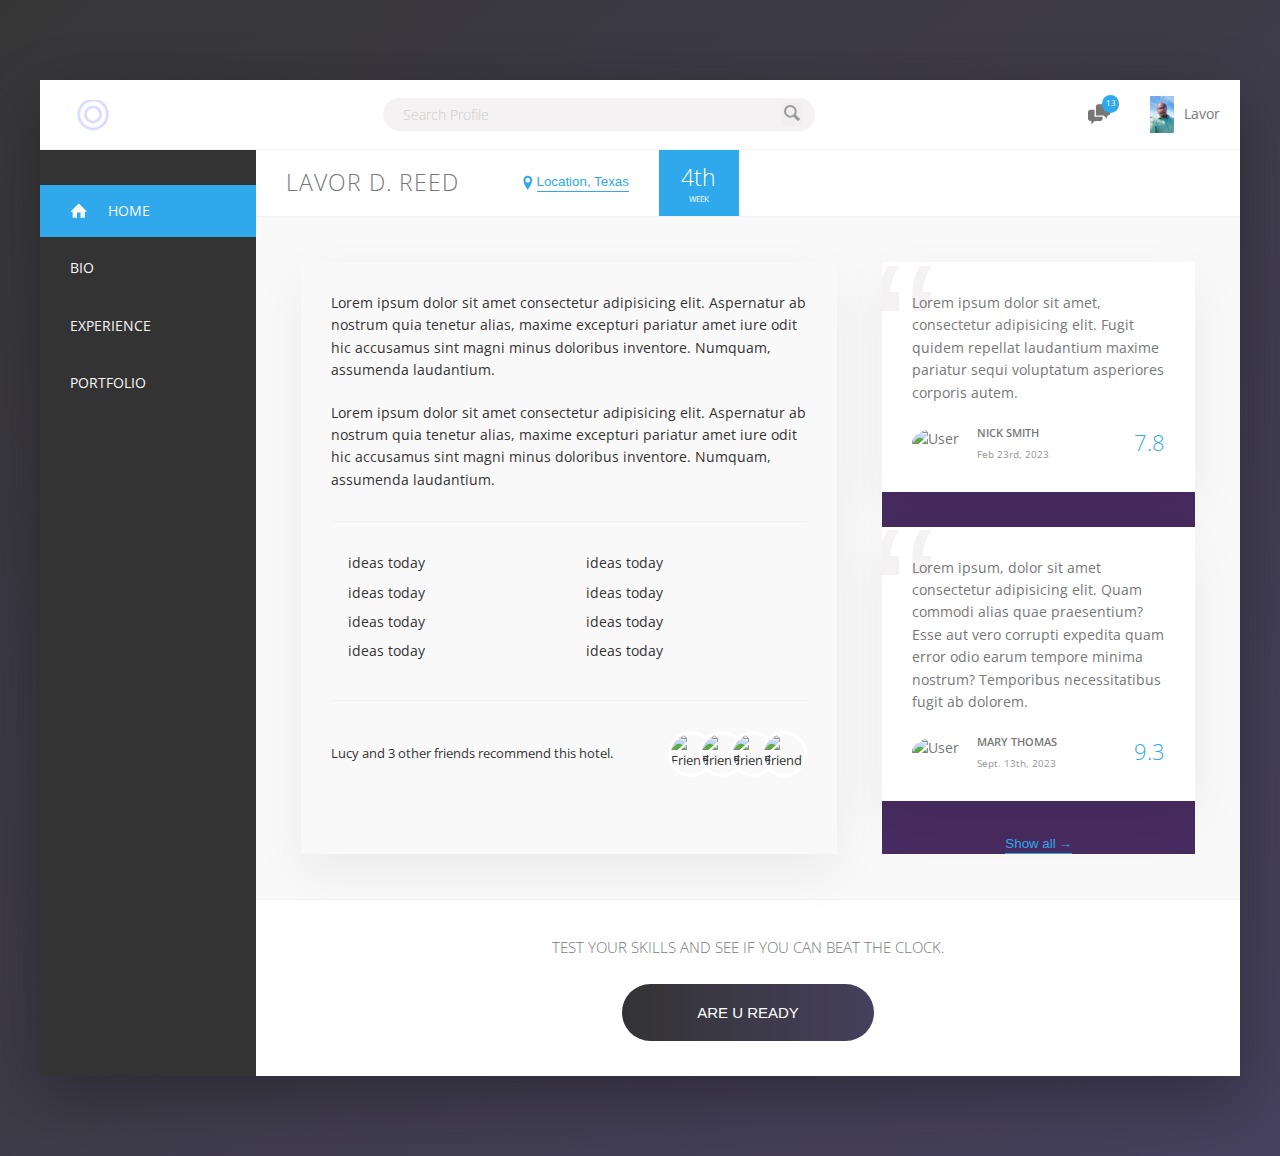
==== index.html @ 5f2a09d0 "testing push of code" ====
<!DOCTYPE html>
<html lang="en">
  <head>
    <meta charset="UTF-8" />
    <meta name="viewport" content="width=device-width, initial-scale=1.0" />

    <link
      href="https://fonts.googleapis.com/css?family=Open+Sans:300,400,600"
      rel="stylesheet"
    />
    <link rel="stylesheet" href="style/test.css" />
    <link rel="shortcut icon" type="image/png" href="img/favicon.png" />

    <title>home</title>
  </head>
  <body>
    <div class="container">
      <header class="header">
        <img src="img/logo.png" alt="Profile logo" class="logo" />
        <form action="#" class="search">
          <input
            type="text"
            class="search__input"
            placeholder="Search Profile"
          />
          <button class="search__button">
            <svg class="search__icon">
              <use xlink:href="img/sprite.svg#icon-magnifying-glass"></use>
            </svg>
          </button>
        </form>
        <nav class="user-nav">
          <div class="user-nav__icon-box">
            <svg class="user-nav__icon">
              <use xlink:href="img/sprite.svg#icon-chat"></use>
            </svg>
            <span class="user-nav__notification">13</span>
          </div>
          <div class="user-nav__user">
            <img
              src="img/user.jpg"
              alt="User photo"
              class="user-nav__user-photo"
            />
            <span class="user-nav__user-name">Lavor</span>
          </div>
        </nav>
      </header>
      <!--/nav and body/-->
      <div class="content">
        <nav class="sidebar">
          <ul class="side-nav">
            <!-- // -->
            <li class="side-nav__item side-nav__item--active">
              <a href="#" class="side-nav__link">
                <svg class="side-nav__icon">
                  <use xlink:href="img/sprite.svg#icon-home"></use>
                </svg>
                <span>Home</span>
              </a>
            </li>
            <!-- // -->
            <li class="side-nav__item">
              <a href="bio_page.html" class="side-nav__link">
                <span>Bio</span>
              </a>
            </li>
            <!-- // -->
            <li class="side-nav__item">
              <a href="experience.html" class="side-nav__link">
                <span>Experience</span>
              </a>
            </li>
            <!-- // -->
            <li class="side-nav__item">
              <a href="portfolio.html" class="side-nav__link">
                <span>Portfolio</span>
              </a>
            </li>
            <!-- // -->
          </ul>
          <!-- <div class="legal">legal</div> -->
        </nav>
        <!-- // -->
        <main class="hotel-view">
          <div class="overview">
            <h1 class="overview__heading">Lavor D. Reed</h1>

            <div class="overview__location">
              <svg class="overview__icon-location">
                <use xlink:href="img/sprite.svg#icon-location-pin"></use>
              </svg>
              <button class="btn-inline">Location, Texas</button>
              <!-- // -->
            </div>
            <!-- // -->
            <div class="overview__rating">
              <div class="overview__rating-average">4th</div>
              <div class="overview__rating-count">week</div>
            </div>
            <!--  -->
          </div>
          <!-- /--------------------------/ -->
          <div class="detail">
            <div class="description">
              <p class="paragraph">
                Lorem ipsum dolor sit amet consectetur adipisicing elit.
                Aspernatur ab nostrum quia tenetur alias, maxime excepturi
                pariatur amet iure odit hic accusamus sint magni minus doloribus
                inventore. Numquam, assumenda laudantium.
              </p>
              <p class="paragraph">
                Lorem ipsum dolor sit amet consectetur adipisicing elit.
                Aspernatur ab nostrum quia tenetur alias, maxime excepturi
                pariatur amet iure odit hic accusamus sint magni minus doloribus
                inventore. Numquam, assumenda laudantium.
              </p>
              <ul class="list">
                <li class="list__item">ideas today</li>
                <li class="list__item">ideas today</li>
                <li class="list__item">ideas today</li>
                <li class="list__item">ideas today</li>
                <li class="list__item">ideas today</li>
                <li class="list__item">ideas today</li>
                <li class="list__item">ideas today</li>
                <li class="list__item">ideas today</li>
              </ul>
              <!-- // -->
              <div class="recommend">
                <p class="recommend__count">
                  Lucy and 3 other friends recommend this hotel.
                </p>
                <div class="recommend__friends">
                  <img
                    src="img/user-3.jpg"
                    alt="Friend 1"
                    class="recommend__photo"
                  />
                  <img
                    src="img/user-4.jpg"
                    alt="Friend 2"
                    class="recommend__photo"
                  />
                  <img
                    src="img/user-5.jpg"
                    alt="Friend 3"
                    class="recommend__photo"
                  />
                  <img
                    src="img/user-6.jpg"
                    alt="Friend 4"
                    class="recommend__photo"
                  />
                </div>
              </div>
            </div>
            <!-- // -->

            <div class="user-reviews">
              <figure class="review">
                <blockquote class="review__text">
                  Lorem ipsum dolor sit amet, consectetur adipisicing elit.
                  Fugit quidem repellat laudantium maxime pariatur sequi
                  voluptatum asperiores corporis autem.
                </blockquote>
                <figcaption class="review__user">
                  <img
                    src="img/user-1.jpg"
                    alt="User 1"
                    class="review__photo"
                  />
                  <div class="review__user-box">
                    <p class="review__user-name">Nick Smith</p>
                    <p class="review__user-date">Feb 23rd, 2023</p>
                  </div>
                  <div class="review__rating">7.8</div>
                </figcaption>
              </figure>
              <!-- // -->
              <figure class="review">
                <blockquote class="review__text">
                  Lorem ipsum, dolor sit amet consectetur adipisicing elit. Quam
                  commodi alias quae praesentium? Esse aut vero corrupti
                  expedita quam error odio earum tempore minima nostrum?
                  Temporibus necessitatibus fugit ab dolorem.
                </blockquote>
                <figcaption class="review__user">
                  <img
                    src="img/user-2.jpg"
                    alt="User 1"
                    class="review__photo"
                  />
                  <div class="review__user-box">
                    <p class="review__user-name">Mary Thomas</p>
                    <p class="review__user-date">Sept. 13th, 2023</p>
                  </div>
                  <div class="review__rating">9.3</div>
                </figcaption>
              </figure>
              <!-- // -->
              <button class="btn-inline">Show all<span>&rarr;</span></button>
            </div>
          </div>
          <div class="cta">
            <h2 class="cta__book-now">
              Test your skills and see if you can beat the clock.
            </h2>
            <button class="btn">
              <span class="btn__visible">ARE U READY</span>
              <span class="btn__invisible">TO TYPE IT</span>
            </button>
          </div>
          <!-- /--------------------------/ -->
        </main>
        <footer></footer>
      </div>
    </div>
  </body>
</html>
---- style/test.css ----
/*
/*elements*/
/* 
.container
.header
.logo
.search
.search__input
.search__button
.search__icon
.user-nav
.user-nav__icon-box
.user-nav__icon
.user-nav__notification
.user-nav__icon
.user-nav__notification
.user-nav__user
.user-nav__user-photo
.user-nav__user-name
.content
.sidebar
.hotel-view */
/**/
/*COLORS*/
/*variables-----------------------------------*/
/* root is higher than html */
:root {
  --color-primary: #2fa9eb;
  --color-primary-light: rgba(5, 4, 5, 0.8);
  --color-primary-dark: rgba(54, 48, 79, 0.916);
  --color-grey-light-1: #faf9f9;
  --color-grey-light-2: #f4f2f2;
  --color-grey-light-3: #f0eeee;
  --color-grey-light-4: #ccc;
  --color-grey-dark-1: #333;
  --color-grey-dark-2: #777;
  --color-grey-dark-3: #999;
  --shadow-dark: 0 2rem 6rem rgba(0, 0, 0, 0.3);
  --shadow-light: 0 2rem 5rem rgba(0, 0, 0, 0.06);
  --line: 1px solid var(--color-grey-light-2);
}
/*----------global reset---------------------*/
*,
*::before,
*::after {
  box-sizing: inherit;
}
html {
  box-sizing: border-box;
  font-size: 62.5%; /*1rem = 10px, 16 is default size === 10px/16px = 62.5%*/
}
/*-------------------base css-------------------------*/
* {
  margin: 0;
  padding: 0;
}
body {
  /* background-color: #eb2f64; */
  font-family: "Open Sans", sans-serif;
  font-weight: 400;
  line-height: 1.6;
  /* using varibles */
  color: var(--color-grey-dark-2);
  background-image: -webkit-gradient(
    linear,
    left top,
    right bottom,
    from(var(--color-primary-light)),
    to(var(--color-primary-dark))
  );
  background-image: linear-gradient(
    to right bottom,
    var(--color-primary-light),
    var(--color-primary-dark)
  );
  background-size: cover;
  background-repeat: no-repeat;
  min-height: 100vh; /*displays color*/
}

/*---------------layout css-----------------*/
.container {
  max-width: 120rem; /**/
  min-height: 50rem; /*testing here*/
  margin: 8rem auto; /**/
  background-color: var(--color-grey-light-1);
  box-shadow: var(--shadow-dark);
  /* margin: 0;
    max-width: 100%;
    width: 100%; */
}
.header {
  font-size: 1.4rem; /*14px = 0.875rem 16px = 1rem (base) 18px = 1.125rem 20px = 1.25rem 24px = 1.5rem 30px = 1.875rem 32px = 2rem */
  height: 7rem;
  background-color: #fff;
  border-bottom: var(--line);
  /*header details*/
  display: flex; /*align items in a row*/
  justify-content: space-between;
  align-items: center;
  /**/
}
.content {
  display: flex; /*main container -- display sidebar and hotel-view side by side*/
}
/*------------sidebar and hotel-view work together*/
.sidebar {
  background-color: var(--color-grey-dark-1);
  flex: 0 0 18%; /*grow , shrink, flex basis*/
  display: flex; /*expand black box to bottom*/
  flex-direction: column; /*expand black box to bottom*/
  justify-content: space-between; /*expand black box to bottom*/
}
/*----------------------------------------------*/
.hotel-view {
  background-color: #fff;
  /*height: 80rem; /*expand black box to bottom -- this is a fixed height for testing*/
  flex: 1; /*expand the remaining length of page*/
}
.detail {
  font-size: 1.4rem;
  /*area behind the description and reviews*/
  display: flex;
  padding: 4.5rem;
  background-color: var(--color-grey-light-1);
  border-bottom: var(--line);
}
/*inner content*/
.description {
  color: var(--color-grey-dark-1);
  /* background-color: orange; */
  box-shadow: var(--shadow-light);
  padding: 3rem;
  flex: 0 0 60%;
  margin-right: 4.5rem;
}
.user-reviews {
  background-color: rgb(72, 43, 96);
  flex: 1;
  /*---/align text to center/---*/
  display: flex;
  flex-direction: column; /*centers the show all text*/
  align-items: center; /*removes line expansion under show all text*/
}
/*---------------components css-----------------*/
/*logo*/
.logo {
  height: 3.25rem;
  margin-left: 3rem;
}
/*search*/
.search {
  -webkit-box-flex: 0;
  -ms-flex: 0 0 40%;
  flex: 0 0 40%;
  display: -webkit-box;
  display: -ms-flexbox;
  display: flex;
  align-items: center;
  justify-content: center;
}
/*color on the search bar*/
.search__input {
  font-family: inherit;
  font-size: inherit;
  background-color: var(--color-grey-light-2);
  border: none;
  padding: 0.7rem 2rem;
  border-radius: 100px;
  /*custom scale*/
  width: 90%;
  -webkit-transition: all 0.2s;
  transition: all 0.2s;
  margin-right: -3.25rem;
}
.search:focus {
  outline: none;
  width: 100%;
  background-color: var(--color-grey-light-3);
}
.search__input + .search__button {
  background-color: var(--color-grey-light-3);
}
.search__input::-webkit-input-placeholder {
  font-weight: 100;
  color: var(--color-grey-light-4);
}
/*searh icon*/
.search__button {
  border: none;
  background-color: var(--color-grey-light-2);
}
.search__button:focus {
  outline: none;
}
.search__button:active {
  -webkit-transform: translateY(2px);
  transform: translateY(2px);
}
.search__icon {
  height: 2rem;
  width: 2rem;
  fill: var(--color-grey-dark-3);
}
/*-----==============================-----*/

/*----================================----*/
/*user navigation*/
.user-nav {
  align-self: stretch; /*fill from top to bottom*/
  display: flex;
  align-items: center;
}
.user-nav > * {
  padding: 0 2rem; /*space between elements*/
  cursor: pointer;
  height: 100%; /*hover fills all the space*/
  /*center items in box*/
  display: flex;
  align-items: center;
}
.user-nav > *:hover {
  background-color: var(--color-grey-light-2);
}
.user-nav__icon-box {
  position: relative;
}
.user-nav__icon {
  height: 2.25rem;
  width: 2.25rem;
  fill: var(--color-grey-dark-2);
}
.user-nav__notification {
  font-size: 0.8rem;
  height: 1.75rem;
  width: 1.75rem;
  border-radius: 50%;
  background-color: var(--color-primary);
  color: #fff;
  position: absolute;
  top: 1.5rem;
  right: 1.1rem;
  /*change position of numbers*/
  display: flex;
  justify-content: center;
  align-items: center;
}
.user-nav__user {
}
.user-nav__user-photo {
  height: 3.75rem;
  /* border-radius: 50%; */
  margin-right: 1rem;
}
.user-nav__user-name {
}
/*-----==============================-----*/

/*----================================----*/
.side-nav {
  font-size: 1.4rem;
  list-style: none;
  margin-top: 3.5rem;
}
.side-nav__item {
  position: relative;
}
/*animation*/
.side-nav__item:not(:last-child) {
  margin-bottom: 0.5rem; /*controls space between nav items*/
}
.side-nav__item::before {
  content: "";
  position: absolute;
  top: 0;
  left: 0;
  height: 100%;
  width: 3px;
  background-color: var(--color-primary);
  -webkit-transform: scaleY(0);
  transform: scaleY(0);
  -webkit-transition: width 0.4s cubic-bezier(1, 0, 0, 1) 0.2s,
    background-color 0.1s, -webkit-transform 0.2s;
  transition: width 0.4s cubic-bezier(1, 0, 0, 1) 0.2s, background-color 0.1s,
    -webkit-transform 0.2s;
  transition: transform 0.2s, width 0.4s cubic-bezier(1, 0, 0, 1) 0.2s,
    background-color 0.1s;
  transition: transform 0.2s, width 0.4s cubic-bezier(1, 0, 0, 1) 0.2s,
    background-color 0.1s, -webkit-transform 0.2s;
}
.side-nav__item:hover::before,
.side-nav__item--active::before {
  -webkit-transform: scaleY(1);
  transform: scaleY(1);
  width: 100%;
}
.side-nav__item:active::before {
  background-color: var(--color-primary-light);
}
/**/
.side-nav__link:link,
.side-nav__link:visited {
  color: var(--color-grey-light-1);
  text-decoration: none;
  text-transform: uppercase;
  display: block;
  padding: 1.5rem 3rem;
  /*put text on top*/
  position: relative;
  z-index: 10;
  /**/
  display: -webkit-box;
  display: -ms-flexbox;
  display: flex;
  -webkit-box-align: center;
  -ms-flex-align: center;
  align-items: center;
}
.side-nav__icon {
  width: 1.75rem;
  height: 1.75rem;
  margin-right: 2rem;
  fill: currentColor; /*color of parent*/
}
.legal {
  font-size: 1.2rem;
  color: var(--color-grey-light-4);
  text-align: center;
  padding: 2.5rem;
}
/*************************************************/
/*gallery*/
.gallery {
  display: flex;
}
.gallery__photo {
  width: 100%;
  display: block;
}
.gallery__item {
}
/*overview*/
.overview {
  /* align items */
  display: flex;
  align-items: center;
  /* justify-content: space-between; */
  border-bottom: var(--line);
}
.overview__heading {
  font-size: 2.25rem;
  font-weight: 300;
  text-transform: uppercase;
  letter-spacing: 1px;
  padding: 1.5rem 3rem;
}
.overview__stars {
  /* flex: 1; */
  margin-right: auto;
  display: flex;
}
.overview__icon-star,
.overview__icon-location {
  width: 1.75rem;
  height: 1.75rem;
  fill: var(--color-primary);
}
.overview__icon-location {
  margin-left: 3rem;
}
.overview__location {
  font-size: 1.25rem;
  display: flex;
  vertical-align: center;
}
.overview__rating {
  background-color: var(--color-primary);
  color: #fff;
  margin-left: 3rem;
  padding: 0 2.25rem;
  align-self: stretch;
  /*align items center in box*/
  display: flex;
  flex-direction: column;
  align-items: center;
  justify-content: center;
}
.overview__rating-average {
  font-size: 2.25rem;
  font-weight: 300;
  margin-bottom: -3px;
}
.overview__rating-count {
  font-size: 0.8rem;
  text-transform: uppercase;
}
/*-----------------------------*/
/*button*/
.btn-inline {
  border: none;
  color: var(--color-primary);
  font-size: inhert;
  border-bottom: 1px solid currentColor;
  padding-bottom: 2px;
  display: inline-block;
  background-color: transparent;
  cursor: pointer;
  transition: all 0.2s;
}
.btn-inline-2 {
  border: none;
  color: #fff;
  font-size: inhert;
  border-bottom: 1px solid currentColor;
  padding: 4px 8px;
  display: inline-block;
  background-color: var(--color-grey-dark-1);
  cursor: pointer;
  transition: all 0.2s;
}
.btn-inline:hover {
  color: var(--color-grey-dark-1);
}
/* show all text style below*/
.btn-inline span {
  margin-left: 3px;
  -webkit-transition: margin-left 0.2s;
  transition: margin-left 0.2s;
}
.btn-inline:hover span {
  margin-left: 8px;
}
/*----------------------*/
.btn-inline:focus {
  outline: none;
  animation: pulsate 1s infinite;
}
@keyframes pulsate {
  0% {
    transform: scale(1);
    box-shadow: none;
  }
  50% {
    transform: scale(1.05);
    box-shadow: 0 1rem 4rem rgba(0, 0, 0.25);
  }
  100% {
    transform: scale(1);
    box-shadow: none;
  }
}

/*-------------/styling the main content/----------------*/
.paragraph:not(:last-child) {
  margin-bottom: 2rem;
}
/*--------------/paragraph/-------------*/
.list {
  list-style: none;
  margin: 3rem 0;
  padding: 3rem 0;
  border-top: var(--line);
  border-bottom: var(--line);
  /* put list items side by side */
  display: flex;
  flex-wrap: wrap;
}
.list__item {
  flex: 0 0 50%; /*don't grow don't shrink -- seperate to columns*/
  margin-bottom: 0.7rem;
}
/*add arrows before list*/
.list__item::before {
  content: "";
  display: inline-block;
  height: 1rem;
  width: 1rem;
  margin-right: 0.7rem;
  /*old browsers*/
  /* background-image: url(../img/chevron-thin-right.svg);
    background-size: cover; */
  /*---------/newer browsers - masks/-----------*/
  background-color: var(--color-primary);
  -webkit-mask-image: url(../img/chevron-thin-right.svg);
  -webkit-mask-size: cover;
  mask-size: cover;
}
/*--------------/List/-------------*/
/*--------------/paragraph/-------------*/
.recommend {
  font-size: 1.3rem;
  color: var(--color-grey-light-5);
  /* -- */
  display: flex;
  align-items: center; /*push images to the right*/
}
.recommend__count {
  margin-right: auto; /*push images to the right*/
}

/*change  size of photo*/
.recommend__photo {
  box-sizing: content-box;
  height: 4rem;
  width: 4rem;
  border-radius: 50%;
  border: 3px solid #fff;
}
.recommend__friends {
  display: -webkit-box;
  display: -ms-flexbox;
  display: flex;
}
.recommend__photo:not(:last-child) {
  margin-right: -1.5rem; /*overalap photos*/
}
/*--------------/Recommend above/-------------*/
.review {
  background-color: #fff;
  box-shadow: var(--shadow-light);
  padding: 3rem;
  margin-bottom: 3.5rem;
  position: relative;
  overflow: hidden;
}
.special {
  font-family: "Tajawal", sans-serif;
  font-size: 1.5rem;
  font-weight: 800;
  text-transform: uppercase;
}
.change {
  color: rgb(138, 17, 138);
}
.review__text {
  margin-bottom: 2rem; /*add margin to the bottom to space*/
  z-index: 10;
  position: relative; /*puts(") text behind text*/
}
.review__user {
  /* center information in div */
  display: flex;
  align-items: center;
}
.review__photo {
  height: 3rem;
  width: 5rem;
  border-radius: 50%;
  margin-right: 1.5rem; /*add space from text and photo*/
}
.review__user-box {
  margin-right: auto; /*push rating to right*/
}
.review__user-name {
  font-size: 1.1rem;
  font-weight: 600;
  text-transform: uppercase;
  margin-bottom: 0.4rem;
}
.review__user-date {
  font-size: 1rem;
  color: var(--color-grey-dark-3);
}
.review__rating {
  /*color of txt rating*/
  color: var(--color-primary);
  font-size: 2.2rem;
  font-weight: 300;
}
.review::before {
  /*----- html entities css tricks -- css-tricks.com/snippets/html/glyphs/ -----*/
  content: "\201C";
  position: absolute;
  top: -2.75rem;
  left: -1rem;
  line-height: 1;
  font-size: 20rem;
  color: var(--color-grey-light-2);
  font-family: sans-serif;
  z-index: 1;
}
/*--------------/Reviews above/-------------*/

/*--------------/call to action -- number of rooms left/-------------*/
.cta {
  padding: 3.5rem 0;
  text-align: center;
}
.cta__book-now {
  /* display: flex; */
  font-size: 1.5rem;
  font-weight: 300;
  text-transform: uppercase;
  margin-bottom: 2.5rem;
}
.btn {
  font-size: 1.5rem;
  font-weight: 300;
  text-transform: uppercase;
  border-radius: 100px;
  border: none;
  background-image: linear-gradient(
    to right,
    var(--color-primary-light),
    var(--color-primary-dark)
  );
  color: #fff;
  position: relative;
  overflow: hidden;
  cursor: pointer;
}
.btn > * {
  display: inline-block;
  height: 100%;
  width: 100%;
  transition: all 0.2s;
}
.btn__visible {
  padding: 2rem 7.5rem;
}
/*make span tag disappear*/
.btn__invisible {
  position: absolute;
  padding: 2rem 0;

  left: 0;
  top: -100%;
}
.btn:hover {
  background-image: linear-gradient(
    to left,
    var(--color-primary-light),
    var(--color-primary-dark)
  );
}
.btn:hover .btn__visible {
  -webkit-transform: translateY(100%);
  transform: translateY(100%);
}
.btn:hover .btn__invisible {
  top: 0;
}
.btn:focus {
  outline: none;
  animation: pulsate 1s infinite;
}
/*1200/16 = 75em*/
@media only screen and (max-width: 75em) {
  .container {
    margin: 0;
    /*120rem *8 = 960px*/
    max-width: 100%;
    width: 100%;
  }
}
/*1100/16 = 68.75em*/
@media only screen and (max-width: 68.75em) {
  .container {
    margin: 0;
    max-width: 100%;
    width: 100%;
  }
  html {
    /*8/16 = 0.5 *100 = 50*/
    font-size: 50%;
  }
}
/*900px/16 = 56.25em*/
@media only screen and (max-width: 56.25em) {
  .container {
  }
  .content {
    flex-direction: column; /*push nav to the top*/
  }
  .side-nav {
    display: flex;
    margin: 0;
  }
  .side-nav__item {
    flex: 1; /*grows nav to the take entire width up*/
  }
  .side-nav__item:not(:last-child) {
    margin: 0; /*removes margin under nav*/
  }
  .side-nav__link:link,
  .side-nav__link:visited {
    justify-content: center; /*move nav item to the center of the box*/
    padding: 2rem;
  }
  .legal {
    display: none;
  }
  .detail {
    padding: 3rem;
  }
  .description {
    padding: 2rem;
    margin-right: 3rem;
  }
  .review {
    padding: 2rem;
    margin-bottom: 3rem;
  }
  .cta {
    padding: 2.5rem 0;
  }
}
/*600/16 = 37.5*/
@media only screen and (max-width: 37.5em) {
  .detail {
    flex-direction: column;
  }
  .description {
    margin-right: 0;
    margin-bottom: 3rem;
  }
  .side-nav__link:link,
  .side-nav__link:visited {
    flex-direction: column;
    padding: 1.5rem 0.5rem;
  }
  .search__icon {
    margin-right: 0;
    margin-bottom: 0.7rem;
    width: 1.5rem;
    height: 1.5rem;
  }
  .overview__heading {
    font-size: 1.8rem;
    padding: 1.25rem 2rem;
  }
  .overview__rating {
    padding: 0 1.5rem;
  }
  .overview__rating-average {
    font-size: 1.8rem;
  }
  .overview__rating-count {
    font-size: 0.5rem;
  }
}
@media only screen and (max-width: 31.25em) {
  .header {
    flex-wrap: wrap;
    align-content: space-around;
    height: 11rem; /*add space under to push search down */
  }
  .search {
    order: 1; /*move to the right of the screen*/
    flex: 0 0 100%;
    background-color: var(--color-grey-light-2);
  }
}
/*________
  1200px/16 = 75em
  1100px/16 = 68.75em
  8px/16 = 0.5em *100 = 50%
  120*8 =960
  ____________________
  _______________________
  ____________*/
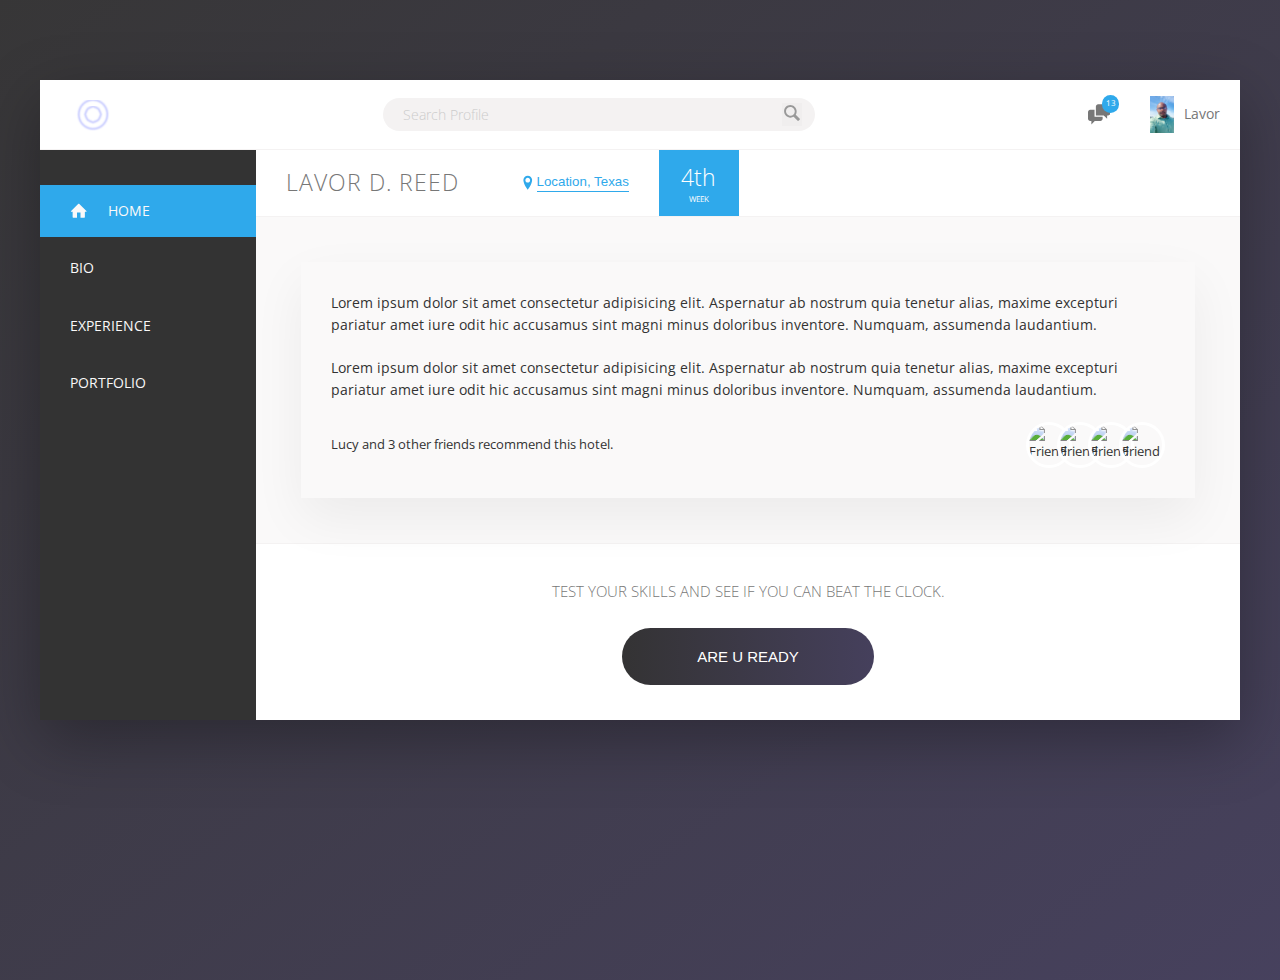
==== commit 18ad1e85: "2nd push to github" ====
--- a/index.html
+++ b/index.html
@@ -102,7 +102,7 @@
           </div>
           <!-- /--------------------------/ -->
           <div class="detail">
-            <div class="description">
+            <div class="description desc">
               <p class="paragraph">
                 Lorem ipsum dolor sit amet consectetur adipisicing elit.
                 Aspernatur ab nostrum quia tenetur alias, maxime excepturi
@@ -115,7 +115,7 @@
                 pariatur amet iure odit hic accusamus sint magni minus doloribus
                 inventore. Numquam, assumenda laudantium.
               </p>
-              <ul class="list">
+              <!-- <ul class="list">
                 <li class="list__item">ideas today</li>
                 <li class="list__item">ideas today</li>
                 <li class="list__item">ideas today</li>
@@ -124,7 +124,10 @@
                 <li class="list__item">ideas today</li>
                 <li class="list__item">ideas today</li>
                 <li class="list__item">ideas today</li>
-              </ul>
+              </ul> -->
+              <div class="colors-container">
+                <div class=""></div>
+              </div>
               <!-- // -->
               <div class="recommend">
                 <p class="recommend__count">
@@ -155,51 +158,6 @@
               </div>
             </div>
             <!-- // -->
-
-            <div class="user-reviews">
-              <figure class="review">
-                <blockquote class="review__text">
-                  Lorem ipsum dolor sit amet, consectetur adipisicing elit.
-                  Fugit quidem repellat laudantium maxime pariatur sequi
-                  voluptatum asperiores corporis autem.
-                </blockquote>
-                <figcaption class="review__user">
-                  <img
-                    src="img/user-1.jpg"
-                    alt="User 1"
-                    class="review__photo"
-                  />
-                  <div class="review__user-box">
-                    <p class="review__user-name">Nick Smith</p>
-                    <p class="review__user-date">Feb 23rd, 2023</p>
-                  </div>
-                  <div class="review__rating">7.8</div>
-                </figcaption>
-              </figure>
-              <!-- // -->
-              <figure class="review">
-                <blockquote class="review__text">
-                  Lorem ipsum, dolor sit amet consectetur adipisicing elit. Quam
-                  commodi alias quae praesentium? Esse aut vero corrupti
-                  expedita quam error odio earum tempore minima nostrum?
-                  Temporibus necessitatibus fugit ab dolorem.
-                </blockquote>
-                <figcaption class="review__user">
-                  <img
-                    src="img/user-2.jpg"
-                    alt="User 1"
-                    class="review__photo"
-                  />
-                  <div class="review__user-box">
-                    <p class="review__user-name">Mary Thomas</p>
-                    <p class="review__user-date">Sept. 13th, 2023</p>
-                  </div>
-                  <div class="review__rating">9.3</div>
-                </figcaption>
-              </figure>
-              <!-- // -->
-              <button class="btn-inline">Show all<span>&rarr;</span></button>
-            </div>
           </div>
           <div class="cta">
             <h2 class="cta__book-now">
--- a/style/test.css
+++ b/style/test.css
@@ -126,6 +126,7 @@
   border-bottom: var(--line);
 }
 /*inner content*/
+
 .description {
   color: var(--color-grey-dark-1);
   /* background-color: orange; */
@@ -133,6 +134,9 @@
   padding: 3rem;
   flex: 0 0 60%;
   margin-right: 4.5rem;
+}
+.desc {
+  flex: 0 0 100%;
 }
 .user-reviews {
   background-color: rgb(72, 43, 96);
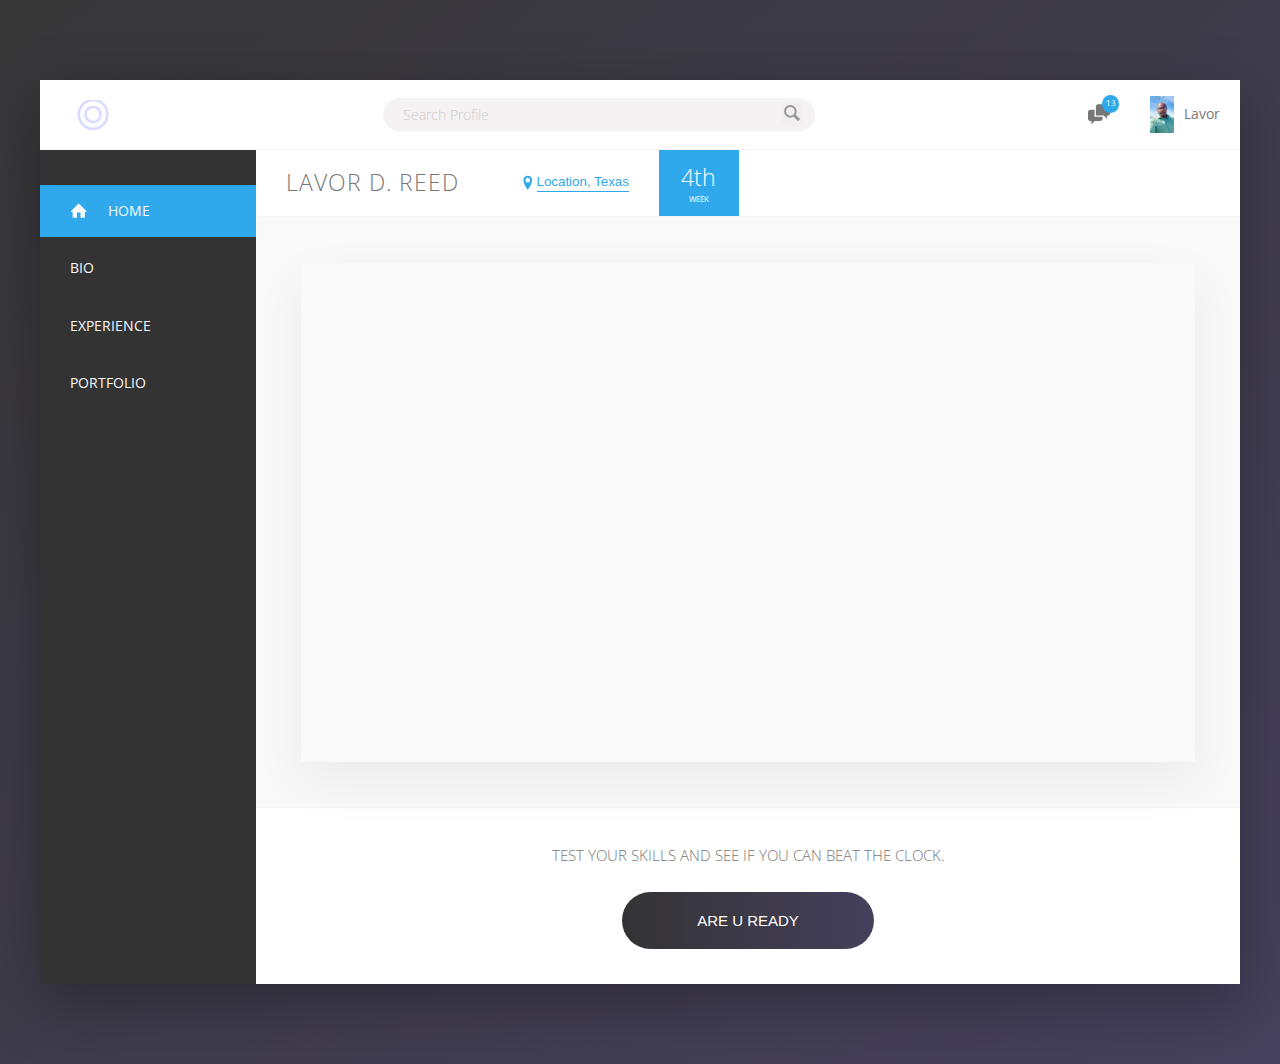
==== commit 54742b3c: "3rd push to github" ====
--- a/index.html
+++ b/index.html
@@ -102,61 +102,7 @@
           </div>
           <!-- /--------------------------/ -->
           <div class="detail">
-            <div class="description desc">
-              <p class="paragraph">
-                Lorem ipsum dolor sit amet consectetur adipisicing elit.
-                Aspernatur ab nostrum quia tenetur alias, maxime excepturi
-                pariatur amet iure odit hic accusamus sint magni minus doloribus
-                inventore. Numquam, assumenda laudantium.
-              </p>
-              <p class="paragraph">
-                Lorem ipsum dolor sit amet consectetur adipisicing elit.
-                Aspernatur ab nostrum quia tenetur alias, maxime excepturi
-                pariatur amet iure odit hic accusamus sint magni minus doloribus
-                inventore. Numquam, assumenda laudantium.
-              </p>
-              <!-- <ul class="list">
-                <li class="list__item">ideas today</li>
-                <li class="list__item">ideas today</li>
-                <li class="list__item">ideas today</li>
-                <li class="list__item">ideas today</li>
-                <li class="list__item">ideas today</li>
-                <li class="list__item">ideas today</li>
-                <li class="list__item">ideas today</li>
-                <li class="list__item">ideas today</li>
-              </ul> -->
-              <div class="colors-container">
-                <div class=""></div>
-              </div>
-              <!-- // -->
-              <div class="recommend">
-                <p class="recommend__count">
-                  Lucy and 3 other friends recommend this hotel.
-                </p>
-                <div class="recommend__friends">
-                  <img
-                    src="img/user-3.jpg"
-                    alt="Friend 1"
-                    class="recommend__photo"
-                  />
-                  <img
-                    src="img/user-4.jpg"
-                    alt="Friend 2"
-                    class="recommend__photo"
-                  />
-                  <img
-                    src="img/user-5.jpg"
-                    alt="Friend 3"
-                    class="recommend__photo"
-                  />
-                  <img
-                    src="img/user-6.jpg"
-                    alt="Friend 4"
-                    class="recommend__photo"
-                  />
-                </div>
-              </div>
-            </div>
+            <div class="description desc shark"></div>
             <!-- // -->
           </div>
           <div class="cta">
--- a/style/test.css
+++ b/style/test.css
@@ -138,6 +138,13 @@
 .desc {
   flex: 0 0 100%;
 }
+.shark {
+  display: flex;
+  background-image: url("../img/shark-2.jpg");
+  background-size: cover;
+  height: 50rem;
+  width: 100%;
+}
 .user-reviews {
   background-color: rgb(72, 43, 96);
   flex: 1;
@@ -668,6 +675,12 @@
     /*8/16 = 0.5 *100 = 50*/
     font-size: 50%;
   }
+  .detail {
+    margin: 0;
+    max-width: 100%;
+    width: 100%;
+    flex-direction: inherit;
+  }
 }
 /*900px/16 = 56.25em*/
 @media only screen and (max-width: 56.25em) {
@@ -695,6 +708,10 @@
     display: none;
   }
   .detail {
+    margin: 0;
+    max-width: 100%;
+    width: 100%;
+    flex-direction: inherit;
     padding: 3rem;
   }
   .description {
@@ -707,6 +724,9 @@
   }
   .cta {
     padding: 2.5rem 0;
+  }
+  .desc {
+    flex: 0 0 100%;
   }
 }
 /*600/16 = 37.5*/
@@ -742,6 +762,18 @@
   .overview__rating-count {
     font-size: 0.5rem;
   }
+  .desc {
+    flex: 0 0 100%;
+  }
+  .detail {
+    margin: 0;
+    padding: 0;
+    max-width: 100%;
+    width: 100%;
+    flex-direction: inherit;
+    justify-content: center;
+    align-items: center;
+  }
 }
 @media only screen and (max-width: 31.25em) {
   .header {
@@ -753,6 +785,18 @@
     order: 1; /*move to the right of the screen*/
     flex: 0 0 100%;
     background-color: var(--color-grey-light-2);
+  }
+  .desc {
+    flex: 0 0 100%;
+  }
+  .detail {
+    margin: 0;
+    padding: 0;
+    max-width: 100%;
+    width: 100%;
+    flex-direction: inherit;
+    justify-content: center;
+    align-items: center;
   }
 }
 /*________
